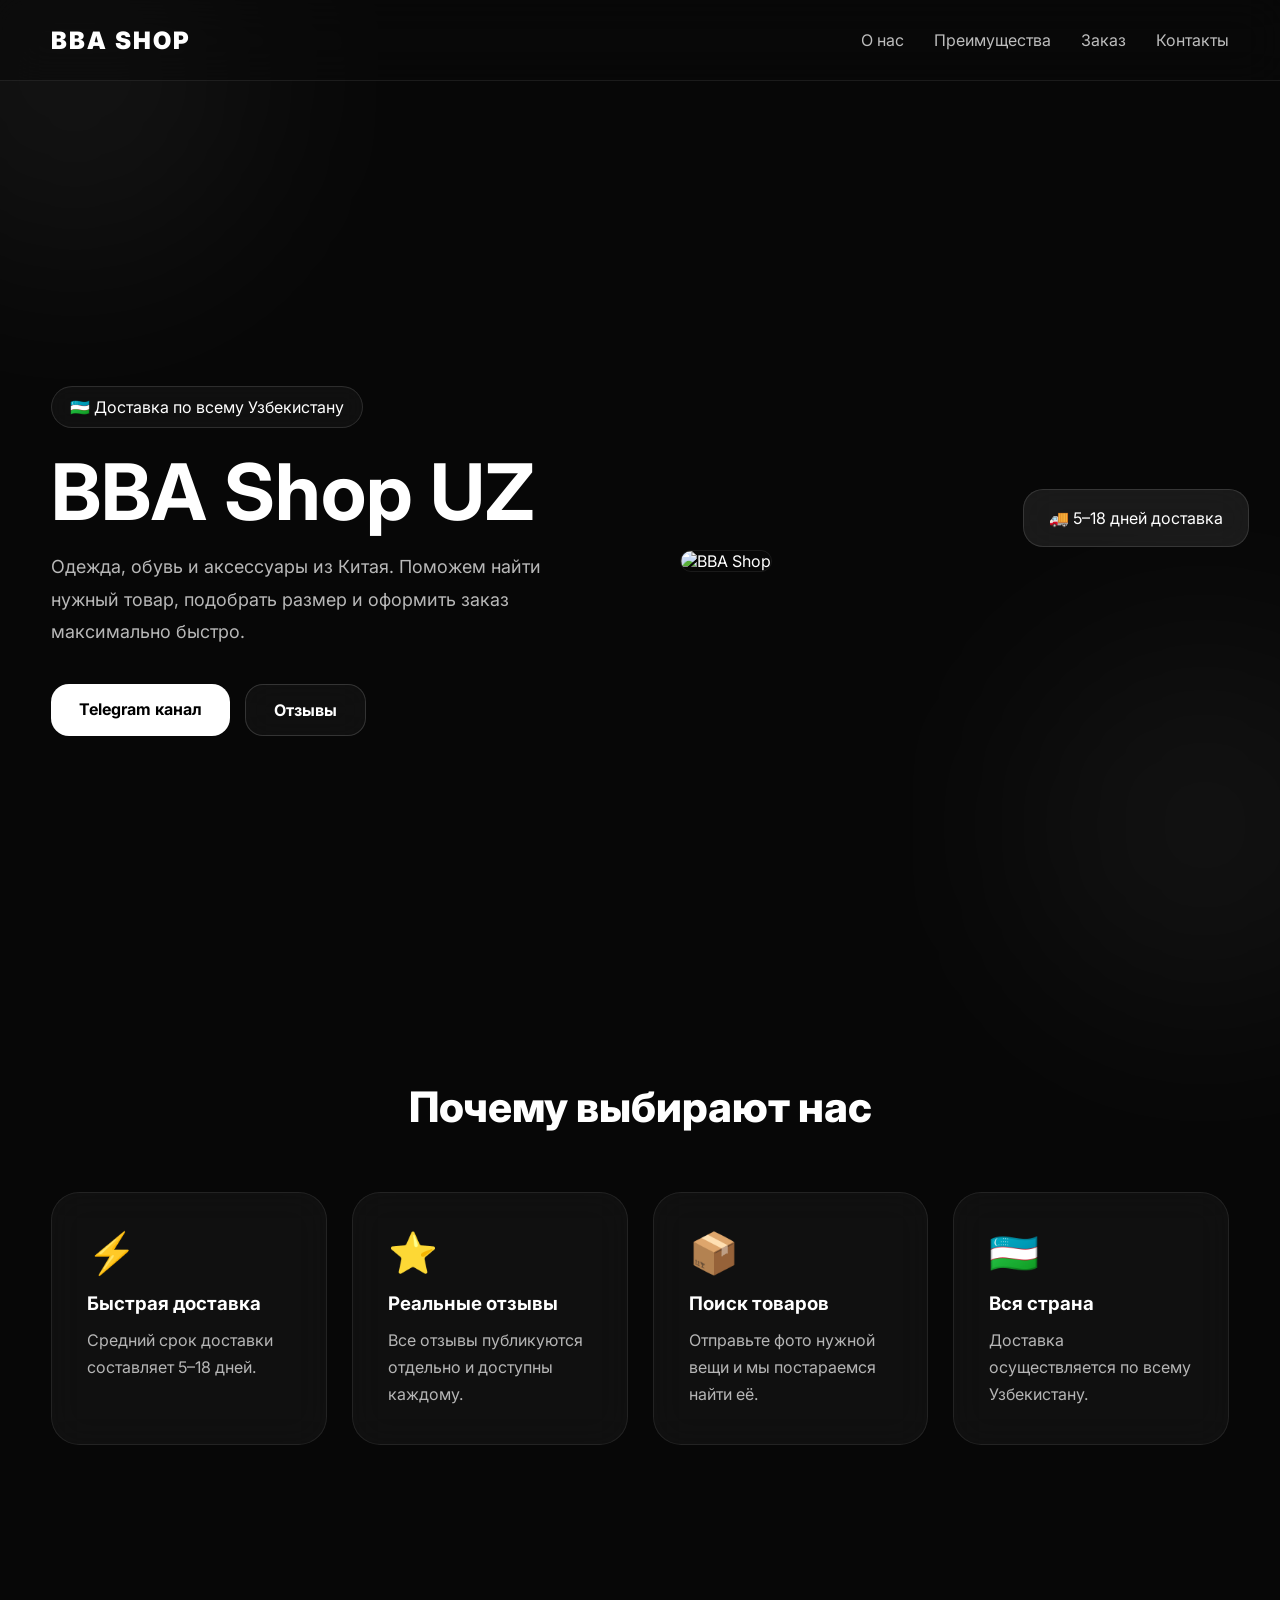
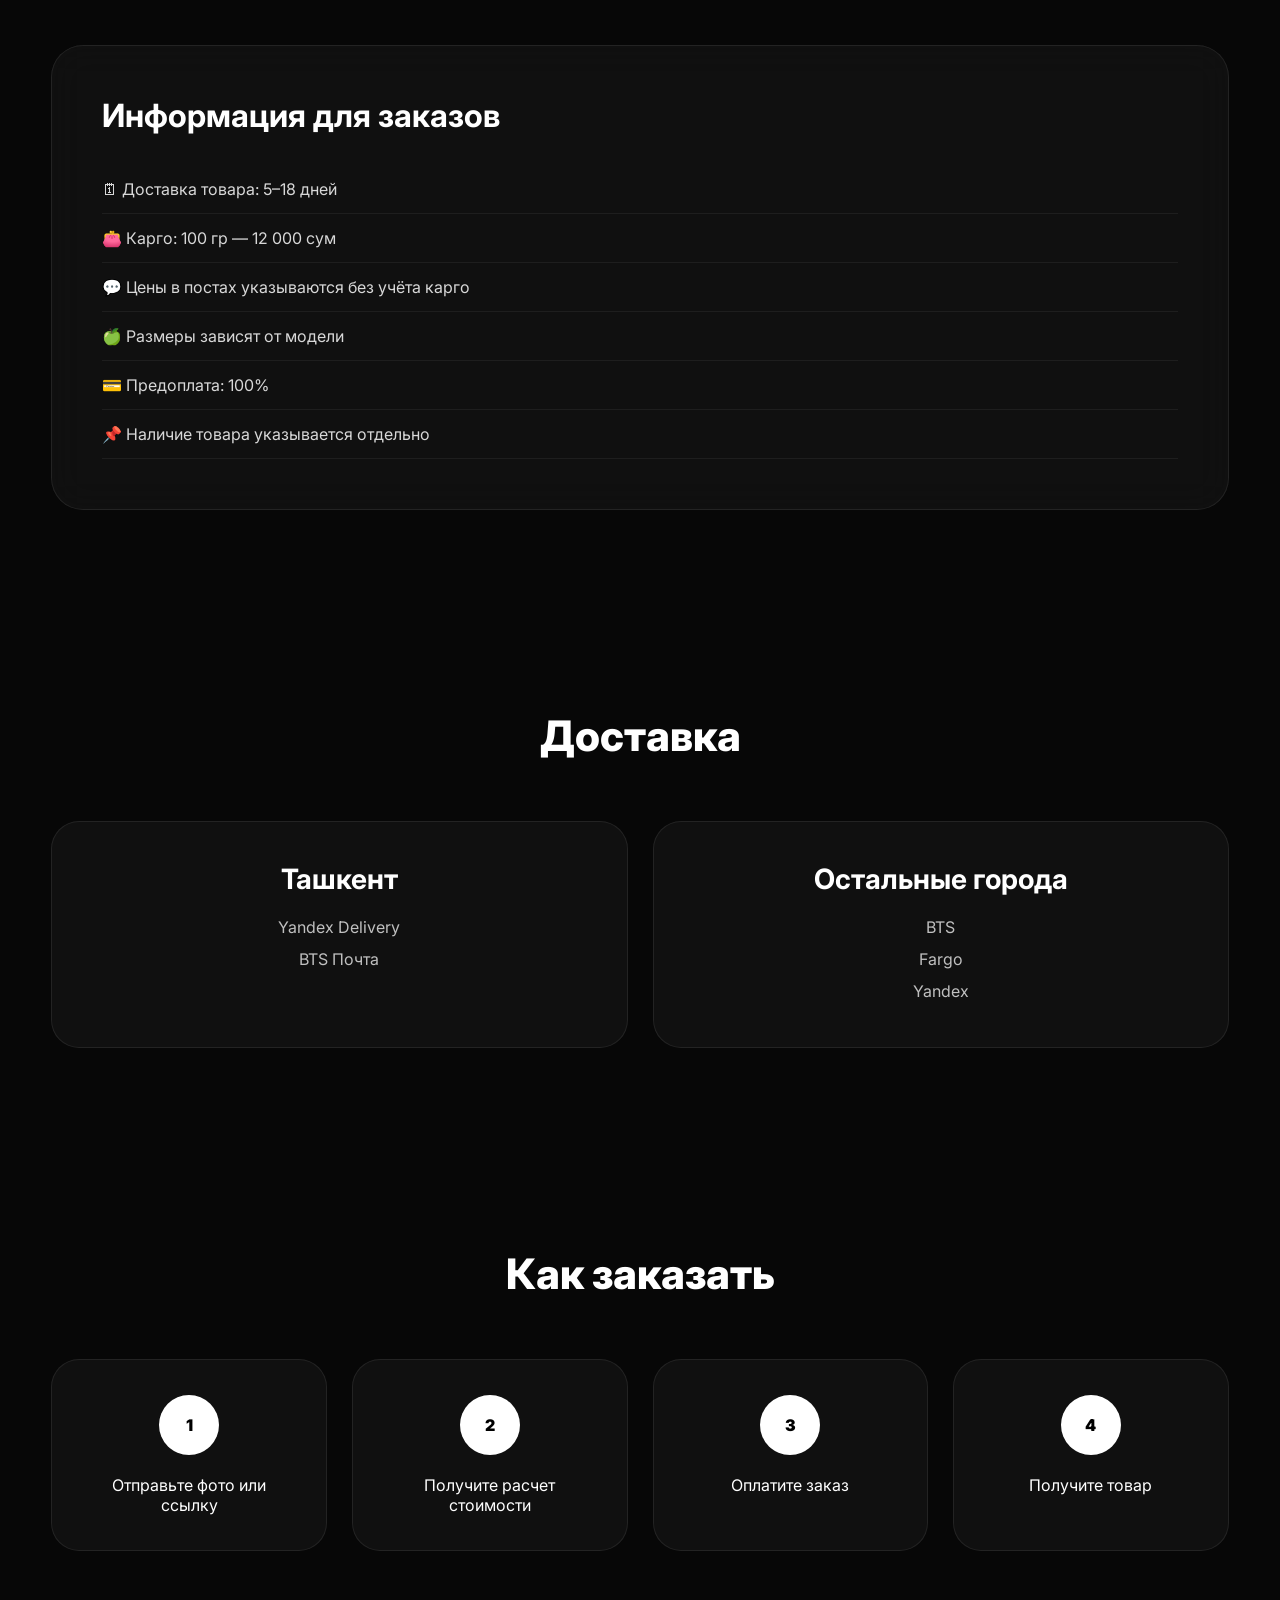
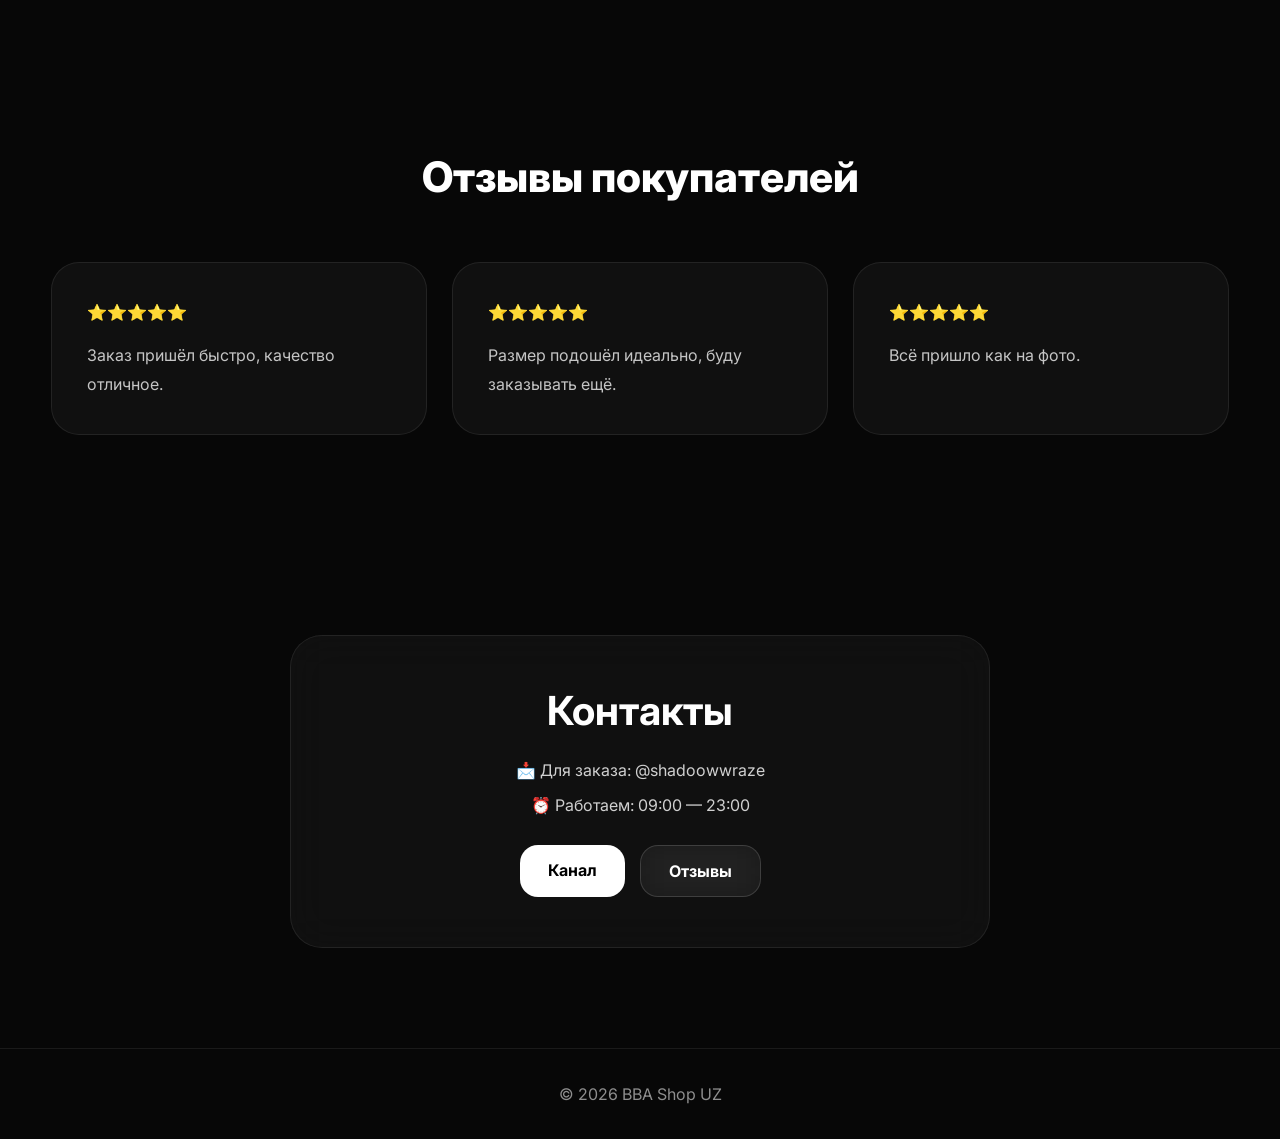
==== BBA/index.html @ 5fda672a "Add files via upload" ====
<!DOCTYPE html>
<html lang="ru">
<head>
    <meta charset="UTF-8">
    <meta name="viewport" content="width=device-width, initial-scale=1.0">
    <title>BBA Shop UZ</title>

    <link rel="stylesheet" href="style.css">

    <link rel="preconnect" href="https://fonts.googleapis.com">
    <link href="https://fonts.googleapis.com/css2?family=Inter:wght@300;400;500;600;700;800;900&display=swap" rel="stylesheet">
</head>
<body>

    <div class="bg-blur blur-1"></div>
    <div class="bg-blur blur-2"></div>

    <header>
        <div class="container">
            <nav>
                <div class="logo">
                    BBA SHOP
                </div>

                <div class="nav-links">
                    <a href="#about">О нас</a>
                    <a href="#advantages">Преимущества</a>
                    <a href="#order">Заказ</a>
                    <a href="#contacts">Контакты</a>
                </div>
            </nav>
        </div>
    </header>

    <section class="hero">

        <div class="container hero-content">

            <div class="hero-text">

                <span class="badge">
                    🇺🇿 Доставка по всему Узбекистану
                </span>

                <h1>
                    BBA Shop UZ
                </h1>

                <p>
                    Одежда, обувь и аксессуары из Китая.
                    Поможем найти нужный товар, подобрать размер
                    и оформить заказ максимально быстро.
                </p>

                <div class="hero-buttons">

                    <a href="https://t.me/BBA_ShopUz"
                       target="_blank"
                       class="btn btn-primary">
                        Telegram канал
                    </a>

                    <a href="https://t.me/bba_reviews"
                       target="_blank"
                       class="btn btn-secondary">
                        Отзывы
                    </a>

                </div>

            </div>

            <div class="hero-image">

                <!-- СЮДА ПОСТАВИШЬ СВОЙ БАННЕР -->
                <img src="assets/hero.jpg" alt="BBA Shop">

                <div class="floating-card">
                    🚚 5–18 дней доставка
                </div>

            </div>

        </div>

    </section>

    <section id="advantages" class="section">

        <div class="container">

            <h2 class="section-title">
                Почему выбирают нас
            </h2>

            <div class="cards">

                <div class="card">
                    <span>⚡</span>
                    <h3>Быстрая доставка</h3>
                    <p>Средний срок доставки составляет 5–18 дней.</p>
                </div>

                <div class="card">
                    <span>⭐</span>
                    <h3>Реальные отзывы</h3>
                    <p>Все отзывы публикуются отдельно и доступны каждому.</p>
                </div>

                <div class="card">
                    <span>📦</span>
                    <h3>Поиск товаров</h3>
                    <p>Отправьте фото нужной вещи и мы постараемся найти её.</p>
                </div>

                <div class="card">
                    <span>🇺🇿</span>
                    <h3>Вся страна</h3>
                    <p>Доставка осуществляется по всему Узбекистану.</p>
                </div>

            </div>

        </div>

    </section>

    <section id="about" class="section">

        <div class="container">

            <div class="info-box">

                <h2>Информация для заказов</h2>

                <ul>

                    <li>🗓 Доставка товара: 5–18 дней</li>

                    <li>👛 Карго: 100 гр — 12 000 сум</li>

                    <li>💬 Цены в постах указываются без учёта карго</li>

                    <li>🍏 Размеры зависят от модели</li>

                    <li>💳 Предоплата: 100%</li>

                    <li>📌 Наличие товара указывается отдельно</li>

                </ul>

            </div>

        </div>

    </section>

    <section class="section">

        <div class="container">

            <h2 class="section-title">
                Доставка
            </h2>

            <div class="delivery-grid">

                <div class="delivery-card">

                    <h3>Ташкент</h3>

                    <p>
                        Yandex Delivery<br>
                        BTS Почта
                    </p>

                </div>

                <div class="delivery-card">

                    <h3>Остальные города</h3>

                    <p>
                        BTS<br>
                        Fargo<br>
                        Yandex
                    </p>

                </div>

            </div>

        </div>

    </section>

    <section id="order" class="section">

        <div class="container">

            <h2 class="section-title">
                Как заказать
            </h2>

            <div class="steps">

                <div class="step">
                    <span>1</span>
                    Отправьте фото или ссылку
                </div>

                <div class="step">
                    <span>2</span>
                    Получите расчет стоимости
                </div>

                <div class="step">
                    <span>3</span>
                    Оплатите заказ
                </div>

                <div class="step">
                    <span>4</span>
                    Получите товар
                </div>

            </div>

        </div>

    </section>

    <section class="section">

        <div class="container">

            <h2 class="section-title">
                Отзывы покупателей
            </h2>

            <div class="reviews">

                <div class="review">
                    ⭐⭐⭐⭐⭐
                    <p>
                        Заказ пришёл быстро,
                        качество отличное.
                    </p>
                </div>

                <div class="review">
                    ⭐⭐⭐⭐⭐
                    <p>
                        Размер подошёл идеально,
                        буду заказывать ещё.
                    </p>
                </div>

                <div class="review">
                    ⭐⭐⭐⭐⭐
                    <p>
                        Всё пришло как на фото.
                    </p>
                </div>

            </div>

        </div>

    </section>

    <section id="contacts" class="section">

        <div class="container">

            <div class="contact-box">

                <h2>Контакты</h2>

                <p>
                    📩 Для заказа:
                    @shadoowwraze
                </p>

                <p>
                    ⏰ Работаем:
                    09:00 — 23:00
                </p>

                <div class="contact-buttons">

                    <a href="https://t.me/BBA_ShopUz"
                       target="_blank"
                       class="btn btn-primary">
                        Канал
                    </a>

                    <a href="https://t.me/bba_reviews"
                       target="_blank"
                       class="btn btn-secondary">
                        Отзывы
                    </a>

                </div>

            </div>

        </div>

    </section>

    <footer>

        <div class="container">

            <p>
                © 2026 BBA Shop UZ
            </p>

        </div>

    </footer>

    <script src="script.js"></script>

</body>
</html>
---- BBA/style.css ----
*{
    margin:0;
    padding:0;
    box-sizing:border-box;
}

html{
    scroll-behavior:smooth;
}

body{
    font-family:'Inter',sans-serif;
    background:#070707;
    color:#fff;
    overflow-x:hidden;
}

a{
    text-decoration:none;
}

.container{
    width:min(1200px,92%);
    margin:auto;
}

.section{
    padding:100px 0;
}

.section-title{
    text-align:center;
    font-size:42px;
    font-weight:800;
    margin-bottom:60px;
}

.bg-blur{
    position:fixed;
    border-radius:50%;
    filter:blur(120px);
    z-index:-1;
}

.blur-1{
    width:350px;
    height:350px;
    background:#ffffff12;
    top:-100px;
    left:-100px;
}

.blur-2{
    width:350px;
    height:350px;
    background:#ffffff10;
    right:-100px;
    bottom:-100px;
}

header{
    position:sticky;
    top:0;
    z-index:1000;
    backdrop-filter:blur(20px);
    background:rgba(10,10,10,.55);
    border-bottom:1px solid rgba(255,255,255,.08);
}

nav{
    height:80px;
    display:flex;
    align-items:center;
    justify-content:space-between;
}

.logo{
    font-size:24px;
    font-weight:900;
    letter-spacing:2px;
}

.nav-links{
    display:flex;
    gap:30px;
}

.nav-links a{
    color:#bdbdbd;
    transition:.3s;
}

.nav-links a:hover{
    color:#fff;
}

.hero{
    min-height:100vh;
    display:flex;
    align-items:center;
    padding-top:60px;
}

.hero-content{
    display:grid;
    grid-template-columns:1fr 1fr;
    gap:80px;
    align-items:center;
}

.badge{
    display:inline-block;
    padding:10px 18px;
    border-radius:999px;
    border:1px solid rgba(255,255,255,.12);
    background:rgba(255,255,255,.04);
    backdrop-filter:blur(10px);
    margin-bottom:25px;
}

.hero h1{
    font-size:78px;
    line-height:1;
    margin-bottom:20px;
}

.hero p{
    color:#b8b8b8;
    font-size:18px;
    line-height:1.8;
    max-width:550px;
}

.hero-buttons{
    display:flex;
    gap:15px;
    margin-top:35px;
    flex-wrap:wrap;
}

.btn{
    padding:15px 28px;
    border-radius:18px;
    font-weight:700;
    transition:.35s;
}

.btn-primary{
    background:#fff;
    color:#000;
}

.btn-primary:hover{
    transform:translateY(-4px);
    box-shadow:0 0 40px rgba(255,255,255,.25);
}

.btn-secondary{
    color:#fff;
    border:1px solid rgba(255,255,255,.15);
    background:rgba(255,255,255,.04);
    backdrop-filter:blur(15px);
}

.btn-secondary:hover{
    transform:translateY(-4px);
    border-color:rgba(255,255,255,.4);
}

.hero-image{
    position:relative;
}

.hero-image img{
    width:100%;
    border-radius:32px;
    object-fit:cover;
    border:1px solid rgba(255,255,255,.08);
    animation:floatImage 6s ease-in-out infinite;
}

@keyframes floatImage{
    0%,100%{
        transform:translateY(0px);
    }
    50%{
        transform:translateY(-15px);
    }
}

.floating-card{
    position:absolute;
    bottom:25px;
    right:-20px;
    padding:18px 25px;
    border-radius:20px;
    background:rgba(255,255,255,.08);
    backdrop-filter:blur(18px);
    border:1px solid rgba(255,255,255,.12);
    animation:floatCard 4s ease-in-out infinite;
}

@keyframes floatCard{
    0%,100%{
        transform:translateY(0);
    }
    50%{
        transform:translateY(-12px);
    }
}

.cards{
    display:grid;
    grid-template-columns:repeat(4,1fr);
    gap:25px;
}

.card{
    padding:35px;
    border-radius:28px;
    background:rgba(255,255,255,.04);
    backdrop-filter:blur(18px);
    border:1px solid rgba(255,255,255,.08);
    transition:.35s;
}

.card:hover{
    transform:translateY(-10px);
    border-color:rgba(255,255,255,.25);
    box-shadow:0 0 40px rgba(255,255,255,.06);
}

.card span{
    font-size:40px;
    display:block;
    margin-bottom:15px;
}

.card h3{
    margin-bottom:12px;
}

.card p{
    color:#b6b6b6;
    line-height:1.7;
}

.info-box{
    background:rgba(255,255,255,.04);
    border-radius:32px;
    padding:50px;
    border:1px solid rgba(255,255,255,.08);
    backdrop-filter:blur(18px);
}

.info-box h2{
    margin-bottom:30px;
    font-size:32px;
}

.info-box ul{
    list-style:none;
}

.info-box li{
    padding:14px 0;
    color:#d8d8d8;
    border-bottom:1px solid rgba(255,255,255,.06);
}

.delivery-grid{
    display:grid;
    grid-template-columns:1fr 1fr;
    gap:25px;
}

.delivery-card{
    padding:40px;
    border-radius:28px;
    text-align:center;
    background:rgba(255,255,255,.04);
    border:1px solid rgba(255,255,255,.08);
    transition:.3s;
}

.delivery-card:hover{
    transform:translateY(-8px);
}

.delivery-card h3{
    font-size:28px;
    margin-bottom:15px;
}

.delivery-card p{
    color:#c0c0c0;
    line-height:2;
}

.steps{
    display:grid;
    grid-template-columns:repeat(4,1fr);
    gap:25px;
}

.step{
    position:relative;
    padding:35px;
    text-align:center;
    border-radius:28px;
    background:rgba(255,255,255,.04);
    border:1px solid rgba(255,255,255,.08);
}

.step span{
    width:60px;
    height:60px;
    border-radius:50%;
    display:flex;
    align-items:center;
    justify-content:center;
    margin:auto auto 20px;
    background:#fff;
    color:#000;
    font-weight:900;
}

.reviews{
    display:grid;
    grid-template-columns:repeat(3,1fr);
    gap:25px;
}

.review{
    padding:35px;
    border-radius:28px;
    background:rgba(255,255,255,.04);
    border:1px solid rgba(255,255,255,.08);
    line-height:1.8;
}

.review p{
    margin-top:15px;
    color:#c5c5c5;
}

.contact-box{
    max-width:700px;
    margin:auto;
    text-align:center;
    padding:50px;
    border-radius:32px;
    background:rgba(255,255,255,.04);
    border:1px solid rgba(255,255,255,.08);
    backdrop-filter:blur(20px);
}

.contact-box h2{
    font-size:40px;
    margin-bottom:25px;
}

.contact-box p{
    margin-bottom:15px;
    color:#d0d0d0;
}

.contact-buttons{
    margin-top:30px;
    display:flex;
    justify-content:center;
    gap:15px;
    flex-wrap:wrap;
}

footer{
    border-top:1px solid rgba(255,255,255,.08);
    padding:35px 0;
    text-align:center;
    color:#8e8e8e;
}

.reveal{
    opacity:0;
    transform:translateY(40px);
    transition:1s;
}

.reveal.active{
    opacity:1;
    transform:translateY(0);
}

@media(max-width:1024px){

    .hero-content{
        grid-template-columns:1fr;
    }

    .cards{
        grid-template-columns:repeat(2,1fr);
    }

    .steps{
        grid-template-columns:repeat(2,1fr);
    }

    .reviews{
        grid-template-columns:1fr;
    }
}

@media(max-width:768px){

    .hero h1{
        font-size:52px;
    }

    .section-title{
        font-size:32px;
    }

    .nav-links{
        display:none;
    }

    .cards,
    .steps,
    .delivery-grid{
        grid-template-columns:1fr;
    }

    .info-box,
    .contact-box{
        padding:30px;
    }

    .floating-card{
        right:0;
        bottom:-15px;
    }
}
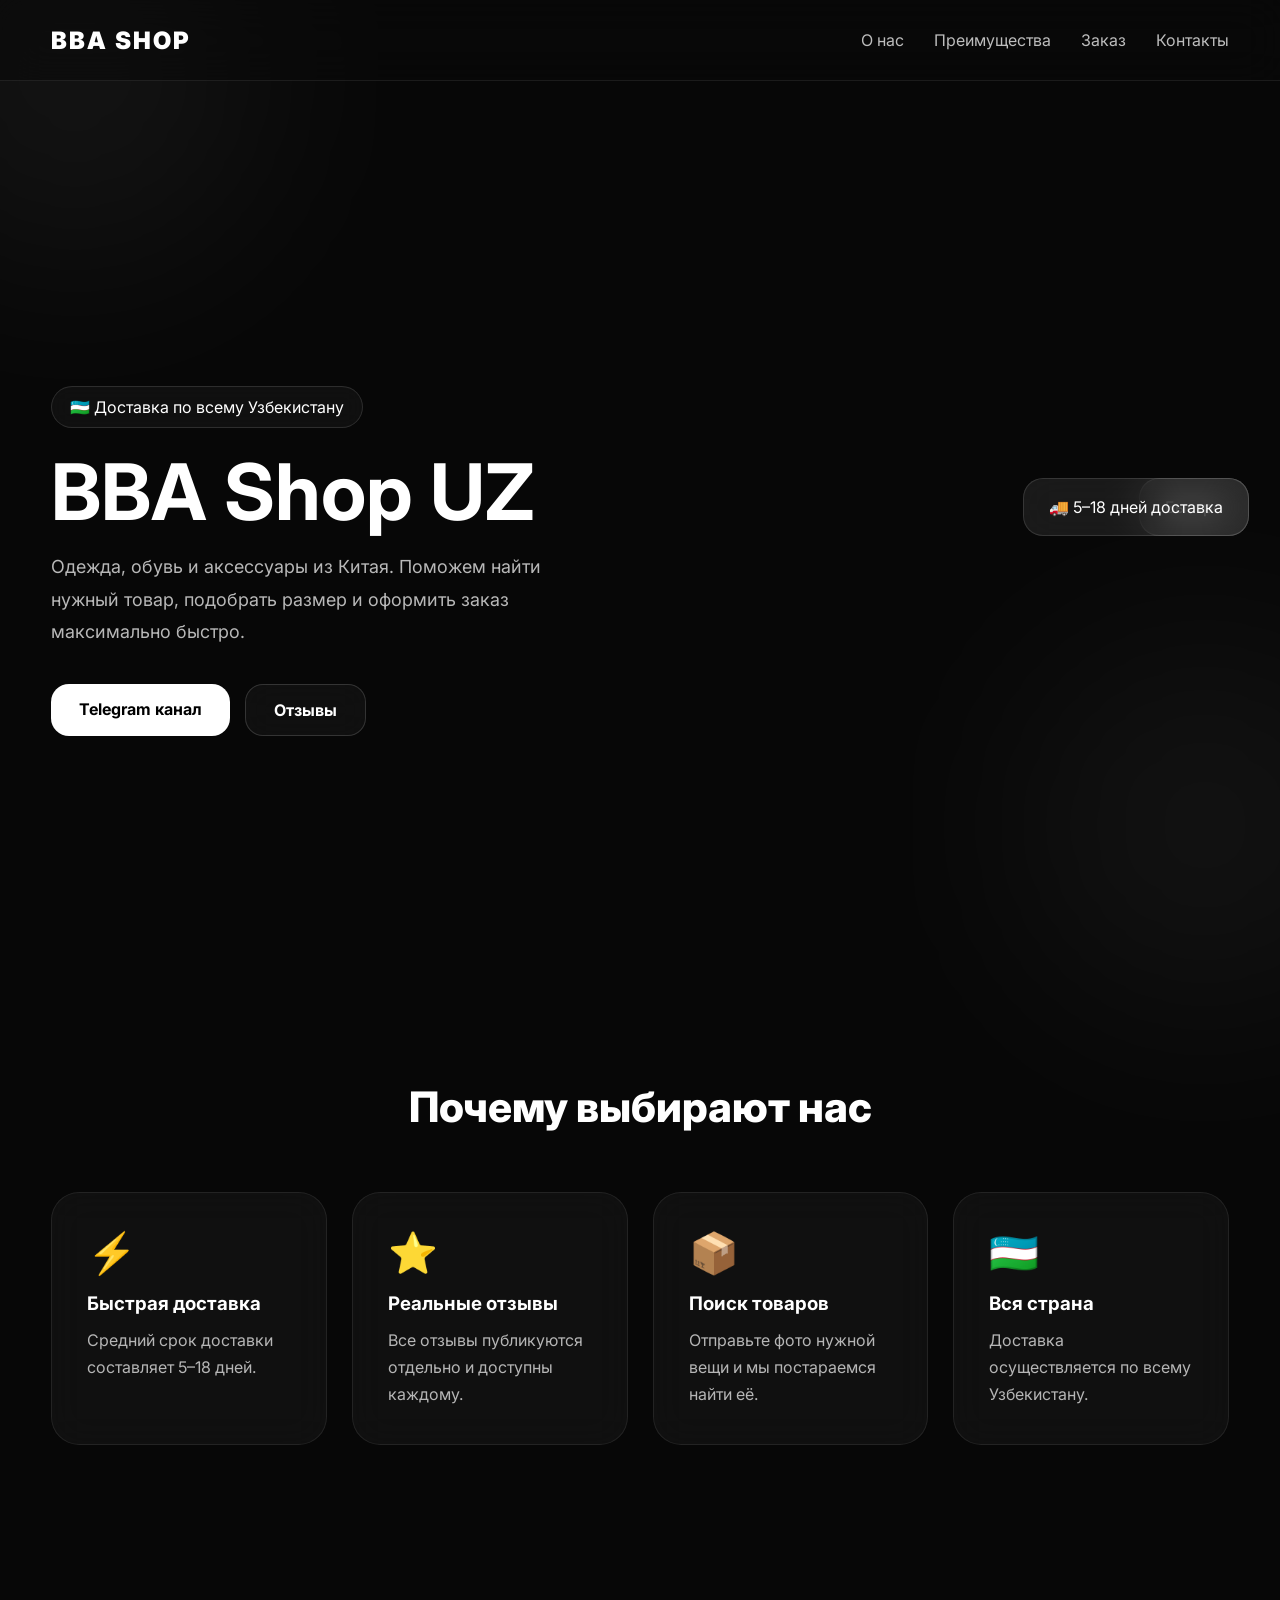
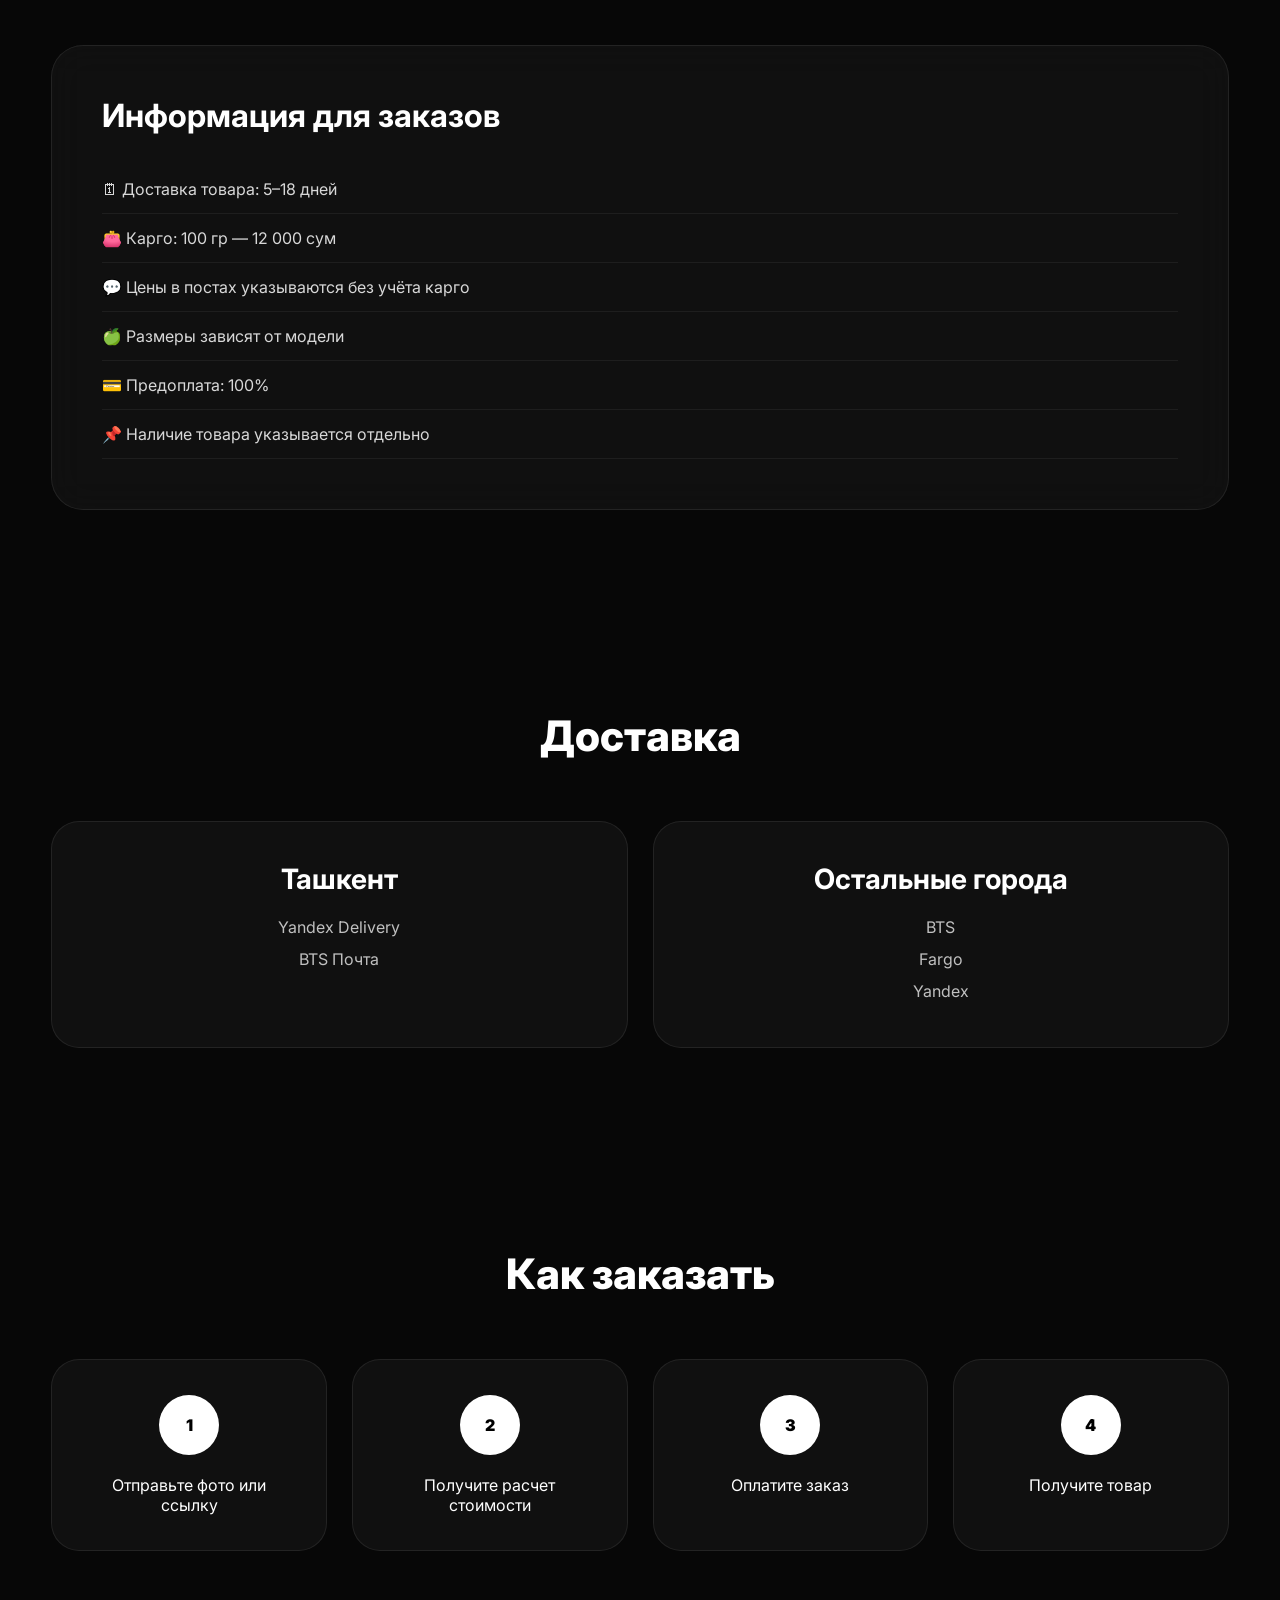
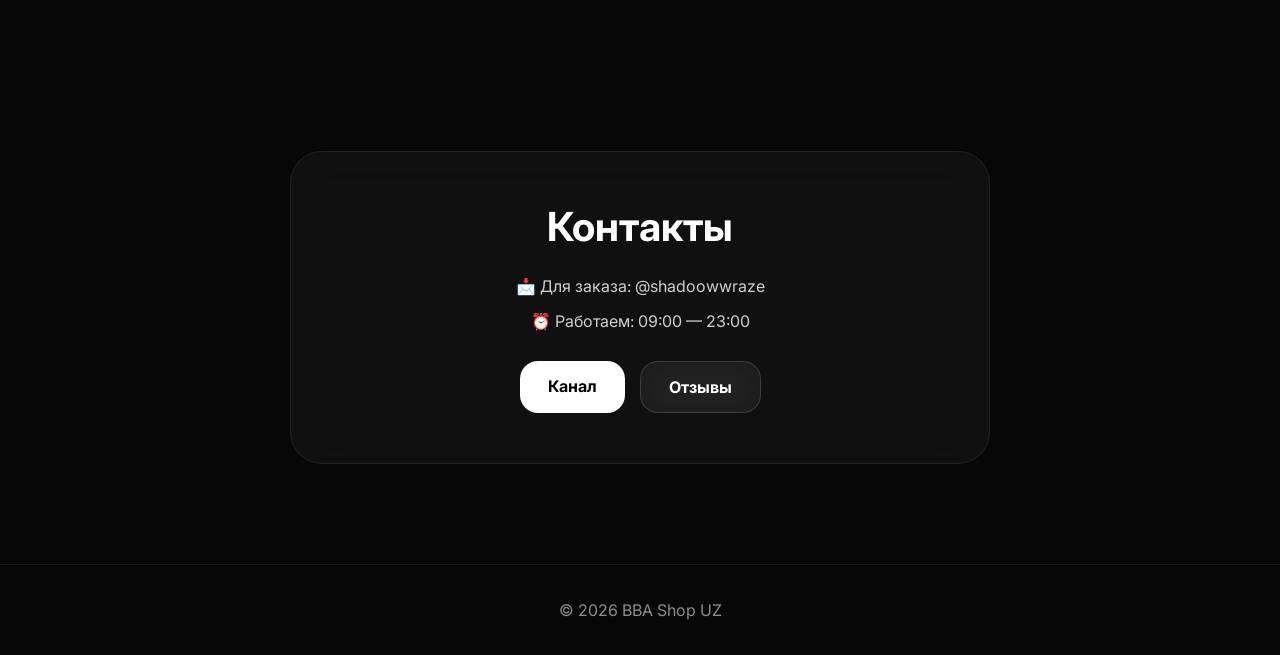
==== commit a9139565: "Update index.html" ====
--- a/BBA/index.html
+++ b/BBA/index.html
@@ -73,7 +73,9 @@
             <div class="hero-image">
 
                 <!-- СЮДА ПОСТАВИШЬ СВОЙ БАННЕР -->
-                <img src="assets/hero.jpg" alt="BBA Shop">
+                <div class="floating-card">
+                    Быстро 
+                </div>
 
                 <div class="floating-card">
                     🚚 5–18 дней доставка
@@ -230,44 +232,6 @@
 
     </section>
 
-    <section class="section">
-
-        <div class="container">
-
-            <h2 class="section-title">
-                Отзывы покупателей
-            </h2>
-
-            <div class="reviews">
-
-                <div class="review">
-                    ⭐⭐⭐⭐⭐
-                    <p>
-                        Заказ пришёл быстро,
-                        качество отличное.
-                    </p>
-                </div>
-
-                <div class="review">
-                    ⭐⭐⭐⭐⭐
-                    <p>
-                        Размер подошёл идеально,
-                        буду заказывать ещё.
-                    </p>
-                </div>
-
-                <div class="review">
-                    ⭐⭐⭐⭐⭐
-                    <p>
-                        Всё пришло как на фото.
-                    </p>
-                </div>
-
-            </div>
-
-        </div>
-
-    </section>
 
     <section id="contacts" class="section">
 
@@ -324,4 +288,4 @@
     <script src="script.js"></script>
 
 </body>
-</html>+</html>
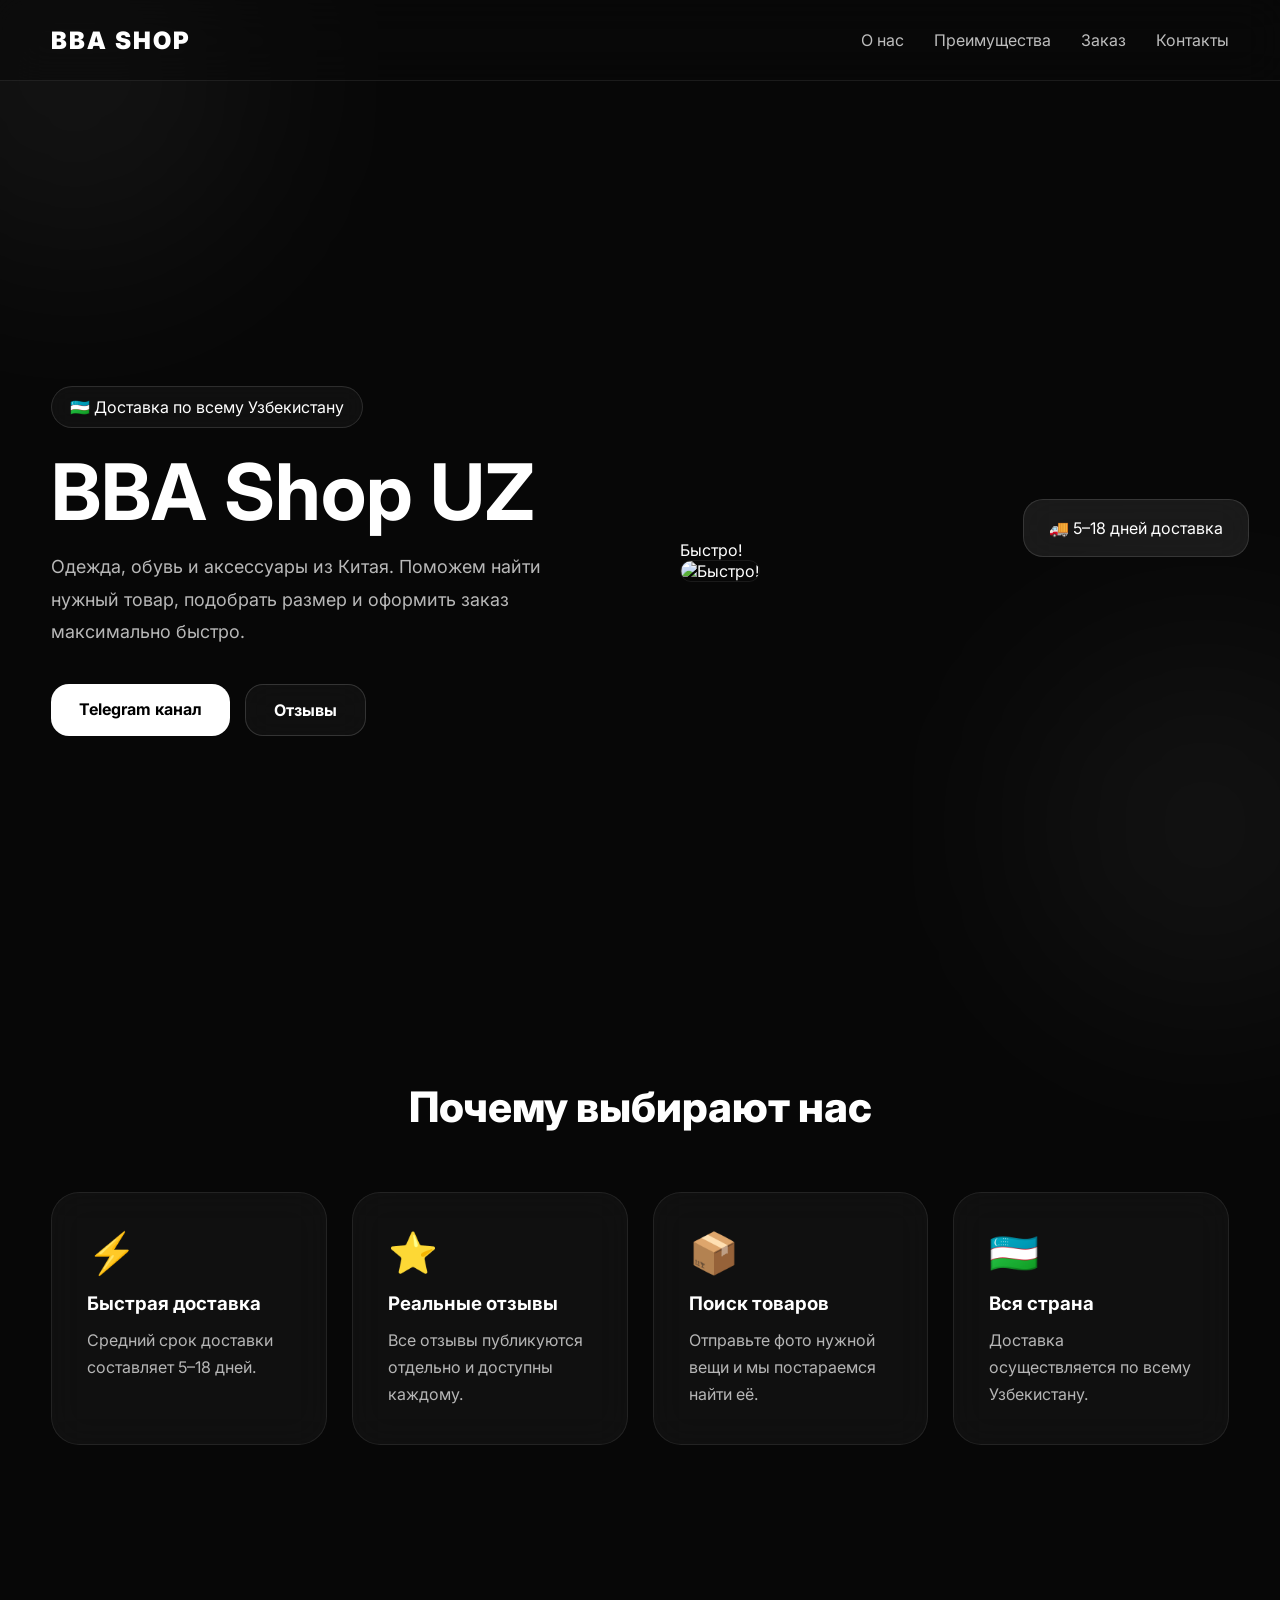
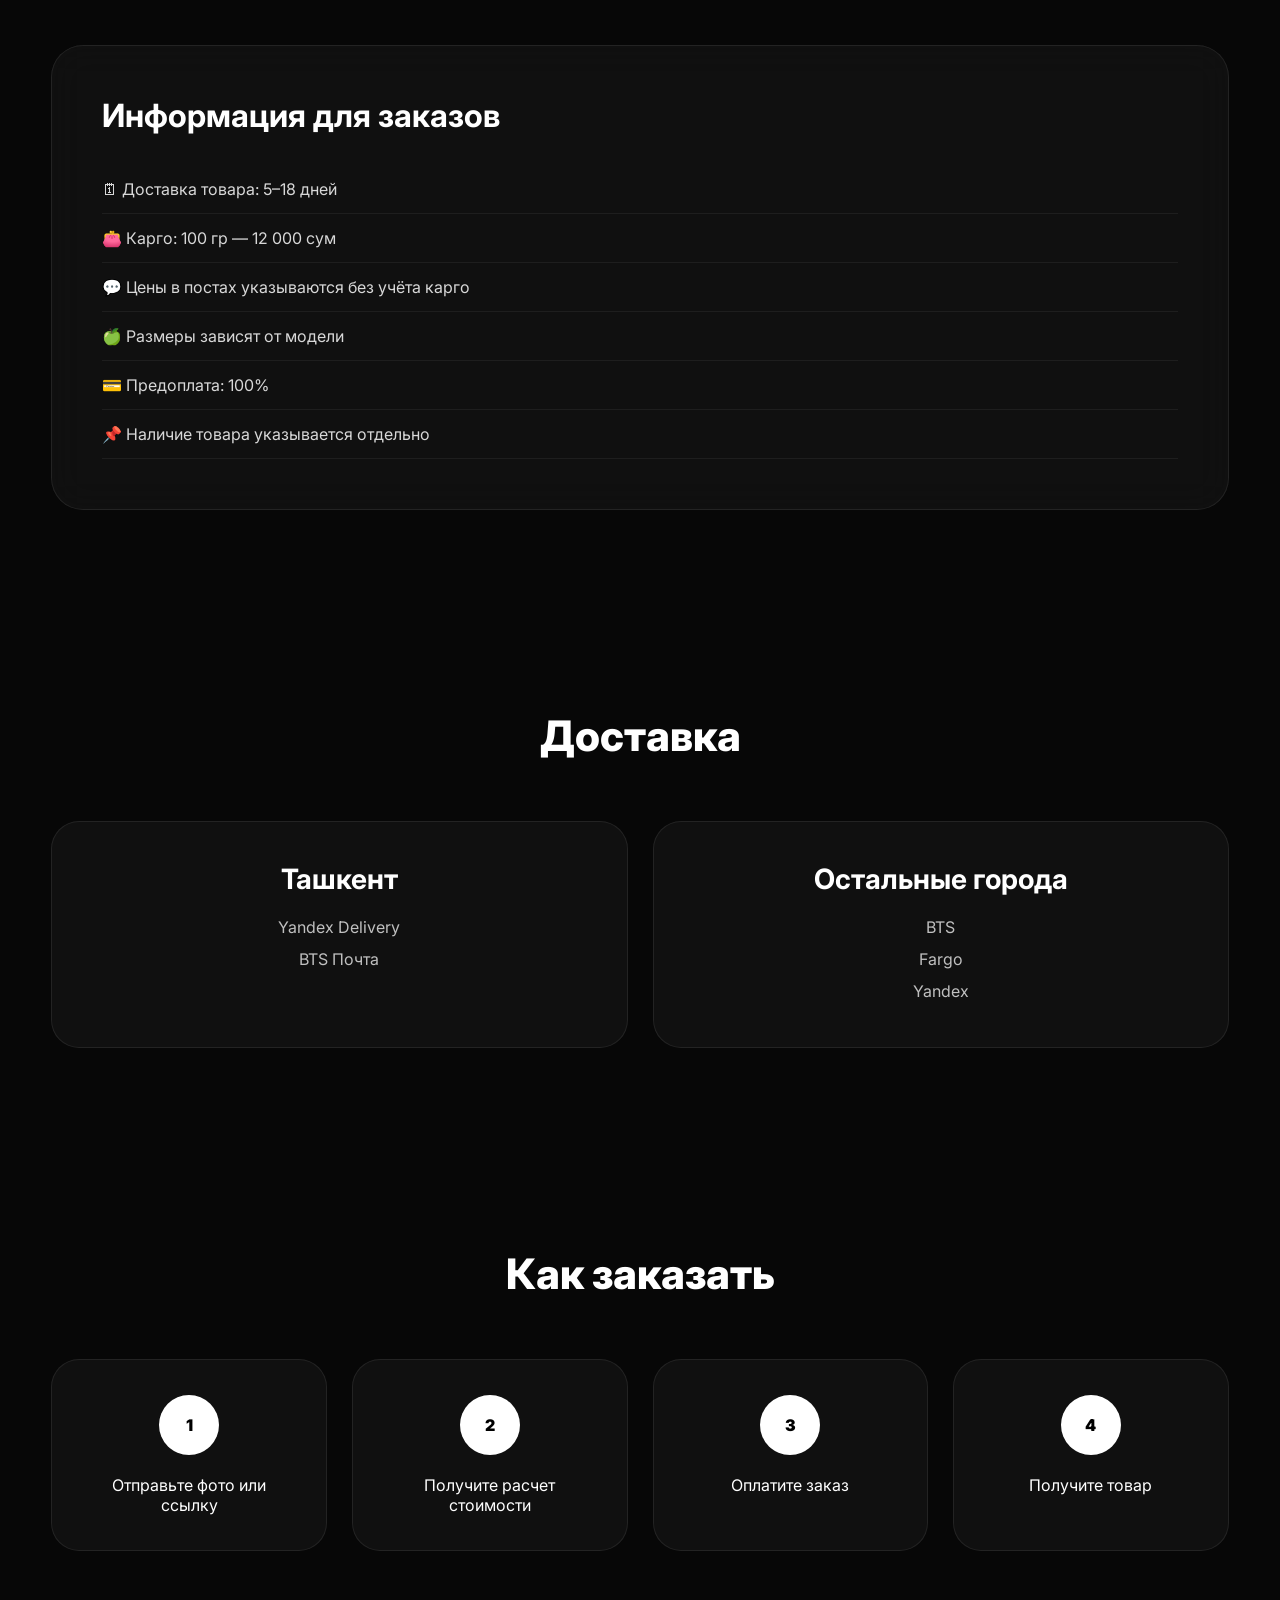
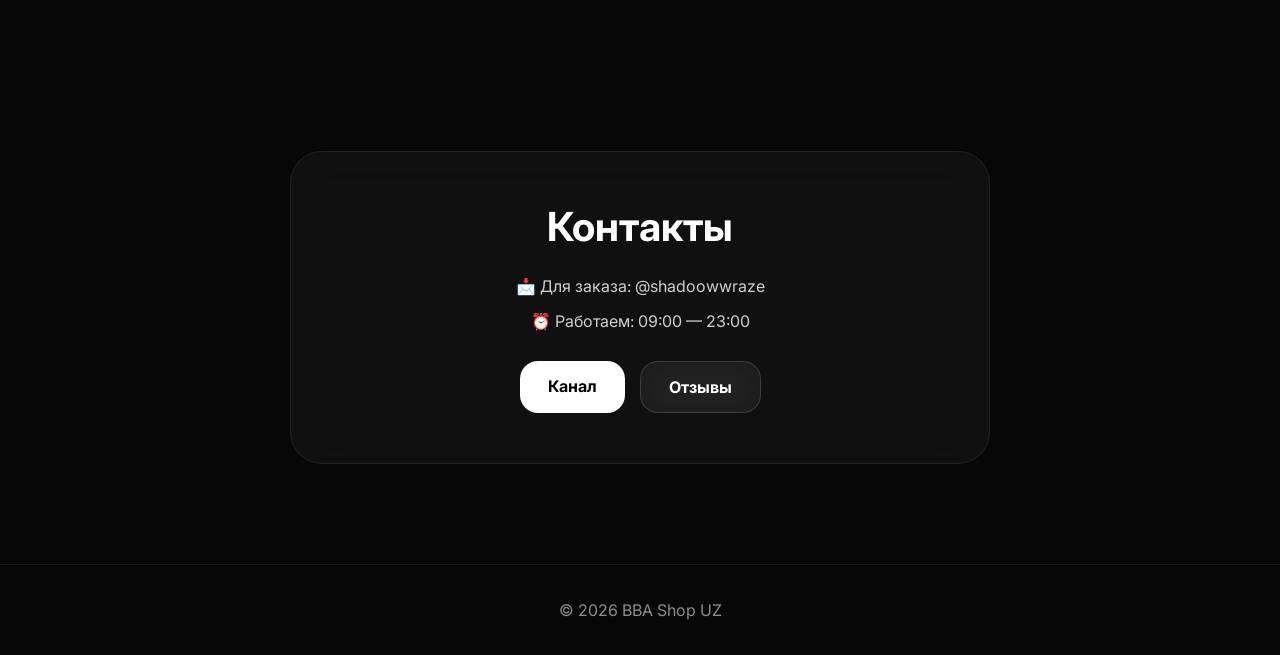
==== commit 2eb60bf9: "Update index.html" ====
--- a/BBA/index.html
+++ b/BBA/index.html
@@ -73,9 +73,11 @@
             <div class="hero-image">
 
                 <!-- СЮДА ПОСТАВИШЬ СВОЙ БАННЕР -->
-                <div class="floating-card">
-                    Быстро 
-                </div>
+                <div class="baxt">
+                    Быстро!
+                </div>
+    
+                 <img src="assets/hero.jpg" alt=" Быстро! ">
 
                 <div class="floating-card">
                     🚚 5–18 дней доставка
--- a/BBA/style.css
+++ b/BBA/style.css
@@ -178,6 +178,15 @@
     border:1px solid rgba(255,255,255,.08);
     animation:floatImage 6s ease-in-out infinite;
 }
+
+.hero-image baxt{
+    width:100%;
+    border-radius:32px;
+    object-fit:cover;
+    border:1px solid rgba(255,255,255,.08);
+    animation:floatImage 6s ease-in-out infinite;
+}
+
 
 @keyframes floatImage{
     0%,100%{
@@ -439,4 +448,4 @@
         right:0;
         bottom:-15px;
     }
-}+}
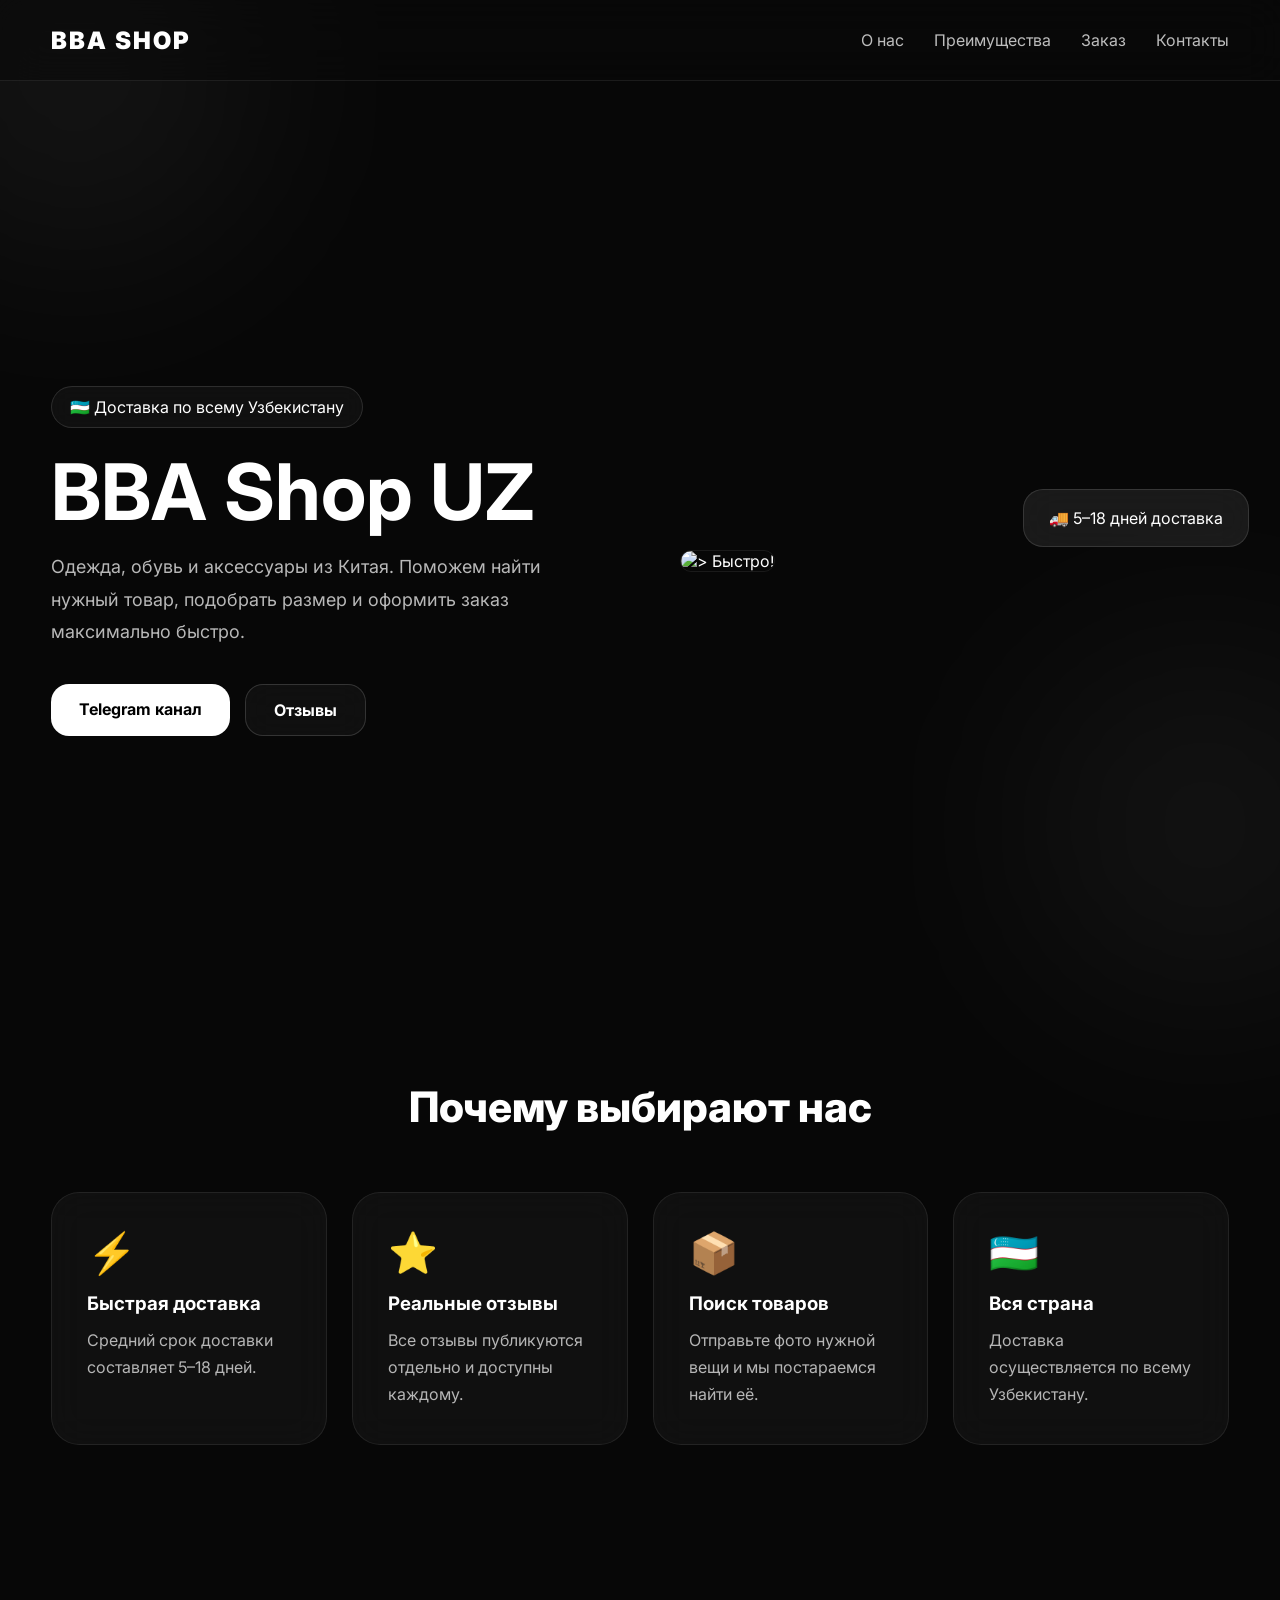
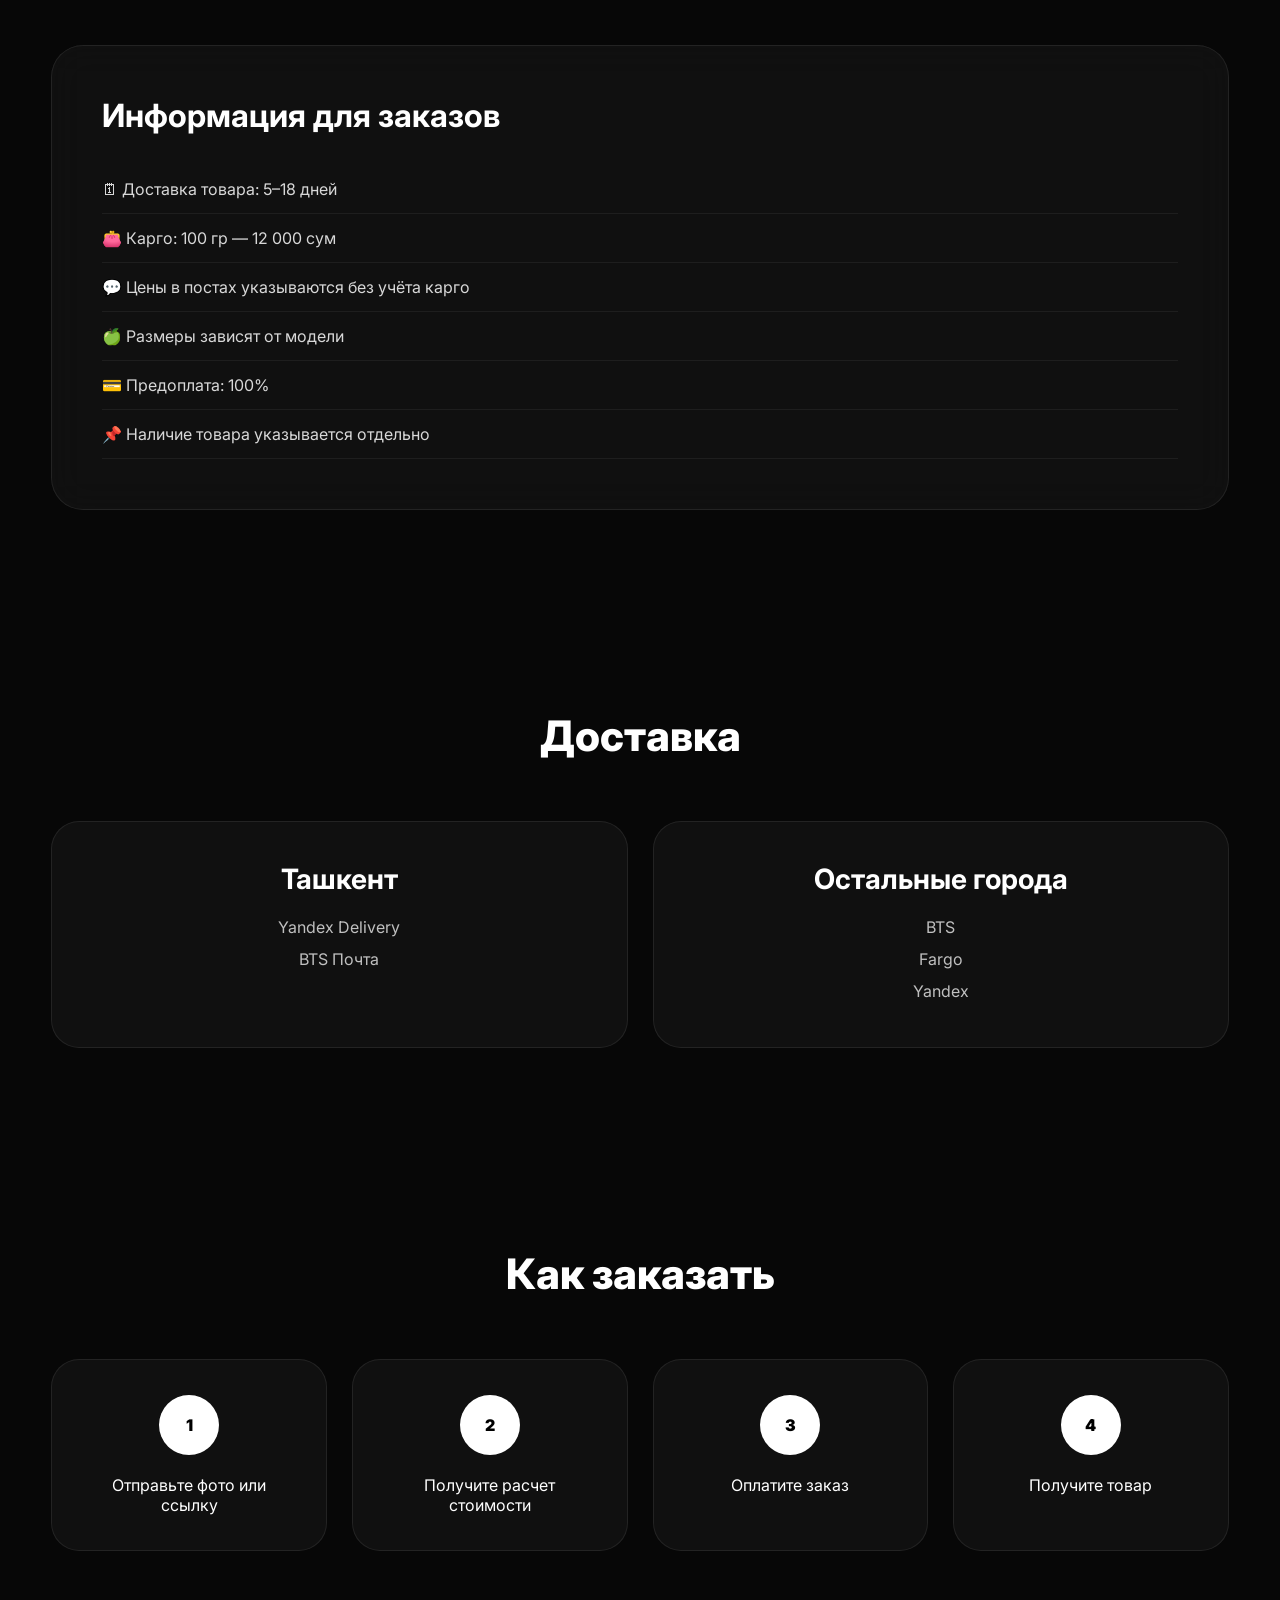
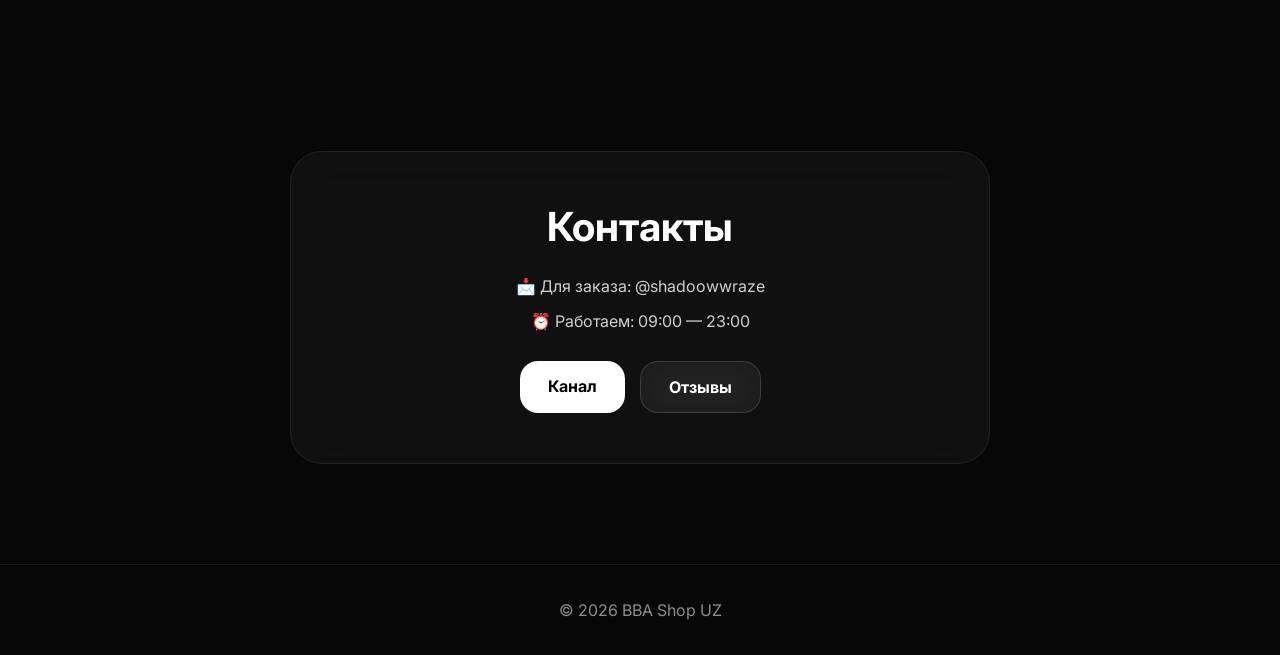
==== commit 74ad345f: "Update index.html" ====
--- a/BBA/index.html
+++ b/BBA/index.html
@@ -73,11 +73,9 @@
             <div class="hero-image">
 
                 <!-- СЮДА ПОСТАВИШЬ СВОЙ БАННЕР -->
-                <div class="baxt">
-                    Быстро!
-                </div>
+              
     
-                 <img src="assets/hero.jpg" alt=" Быстро! ">
+                 <img src="assets/hero.jpg" alt=" > Быстро! ">
 
                 <div class="floating-card">
                     🚚 5–18 дней доставка
